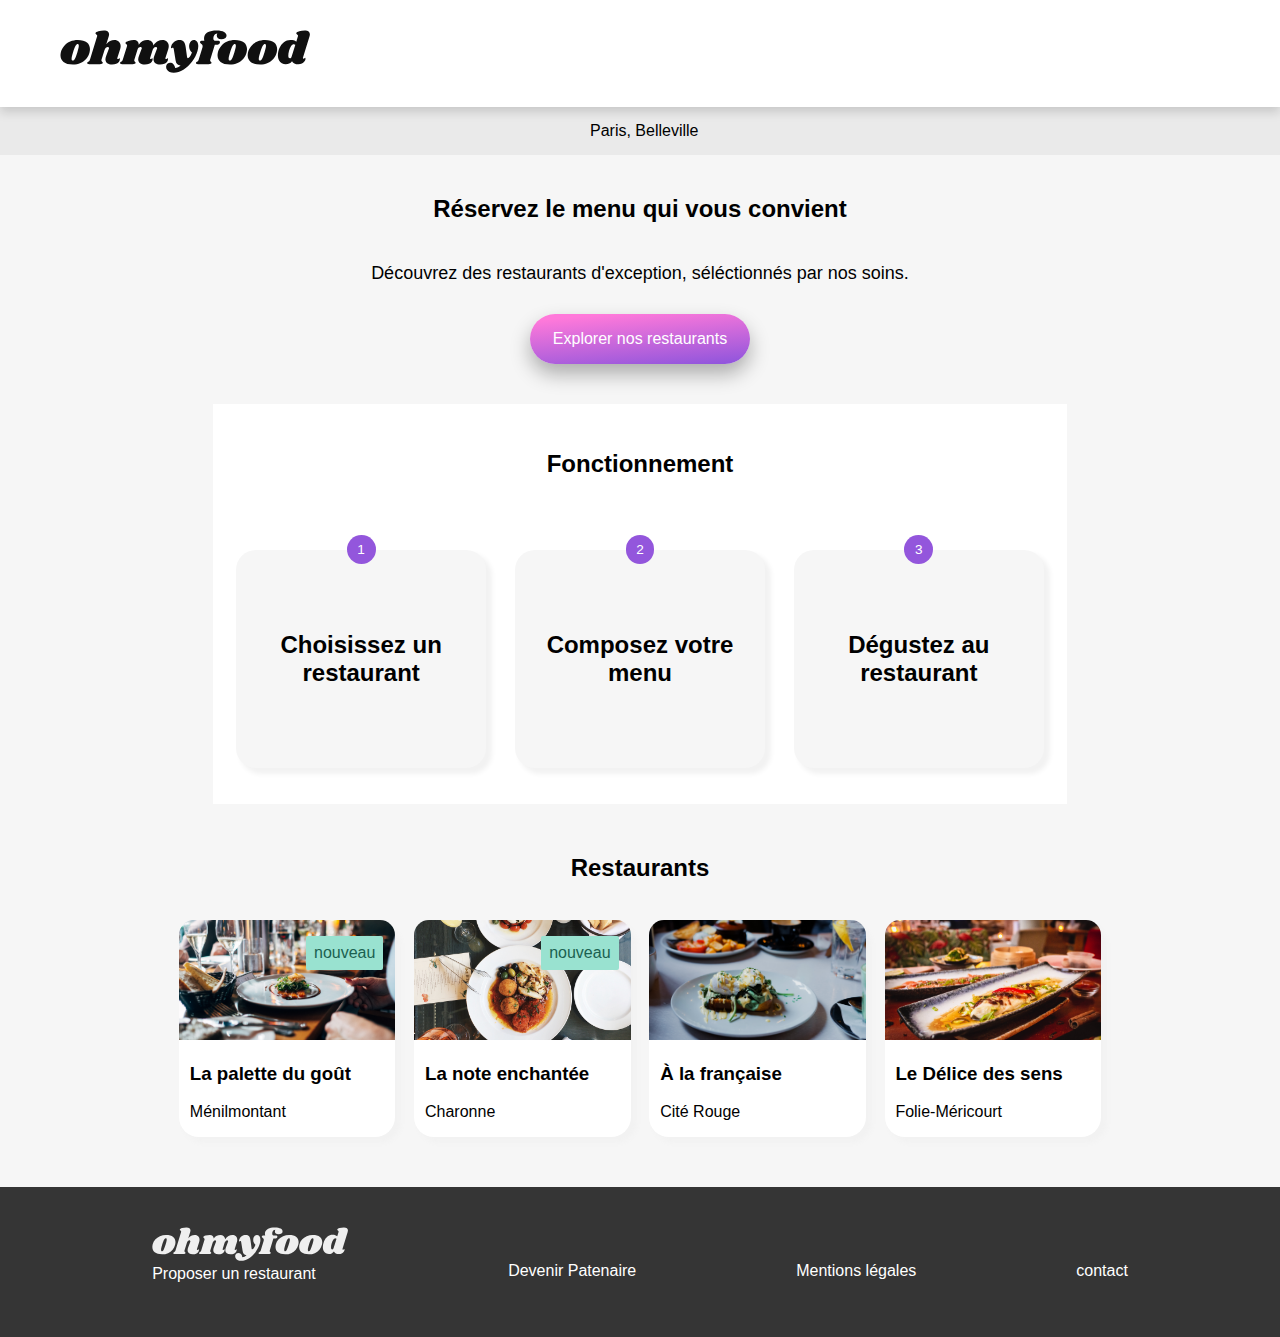
==== index.html @ e02fa222 "création du premier menu" ====
<!DOCTYPE html>
<html lang="fr">
<head> 
    <meta charset="utf-8"/>
    <meta name="viewport" content="width=device-width,
    initial-scale=1.0" />
    <title>Oh my food</title>
       <!--Stylesheets-->
       <link rel="stylesheet" href="https://pro.fontawesome.com/releases/v5.10.0/css/all.css" 
       integrity="sha384-AYmEC3Yw5cVb3ZcuHtOA93w35dYTsvhLPVnYs9eStHfGJvOvKxVfELGroGkvsg+p" 
       crossorigin="anonymous"/>
       <link type="text/css" rel="stylesheet" href="styles.css">
       <!--Google Fonts-->
       <link rel="preconnect" href="https://fonts.googleapis.com">
       <link rel="preconnect" href="https://fonts.gstatic.com" crossorigin>
       <link href="https : //fonts.googleapis.com/css2? 
       family= Roboto:ital,wght@0,100;0,300;0,400;0,500;0,700;0,900;1,100;1,300;1,400;1,500;1,700;1,900 & family= 
       Shrikhand & display=swap"
        rel="feuille de style">
    </head>
    <body>
        <header>
           <div><img class="logo" src="images/logo/ohmyfood@2x.svg"alt="logo"></div> 
        </header>
      <nav class="localisation">
        <div class="localisation__texte texteGras"><i class="fas fa-map-marker-alt"></i>
          Paris, Belleville</div>
      </nav>
      <main>
        <div class="reservation">
          <h1>Réservez le menu qui vous convient</h1>
          <div class="reservation__soustitre policeRoboto">Découvrez des restaurants d'exception, séléctionnés par nos soins.</div>
          <button class="bouton">Explorer nos restaurants</button>
        </div>
        <div class="Fonctionnement Fonctionnement__titre backblanc">
          <div><h2>Fonctionnement</h2></div>
          <div class="bloc flexBetween">
            <div class="cubeFonctionnement flexColumnCentre">
              <div class="cercle-nombre"> 
                <div class="cercle"></div>
                <div class="nombre">1</div>
              </div>
              <div class="logo1">
              <i class="fas fa-mobile-alt fa-lg"></i>
              </div>
              <h2>Choisissez un restaurant</h2>
            </div>
            <div class="cubeFonctionnement flexColumnCentre">
              <div class="cercle-nombre"> 
                <div class="cercle"></div>
                <div class="nombre">2</div>
              </div>
              <div class="logo1">
              <i class="fas fa-list-ul fa-lg"></i>
              </div>
              <h2>Composez votre menu</h2>
            </div>
            <div class="cubeFonctionnement flexColumnCentre">
              <div class="cercle-nombre"> 
                <div class="cercle"></div>
                <div class="nombre">3</div>
              </div>
              <div class="logo2">
              <i class="fas fa-store fa-lg"></i>
              </div>
              <h2>Dégustez au restaurant</h2>
            </div>
          </div>
        </div>
        <section class="Restaurants">
          <h2>Restaurants</h2>
          <div class="blocRestaurants flexBetween">
            <div class="cubeRestaurants">
              <a class="decorationNone colorBlack" href="menus/La_palette_du_gout.html">
              <img class="imgRestaurants" 
              src="./images/restaurants/jay-wennington-N_Y88TWmGwA-unsplash.jpg" 
              alt="La palette du goût">
              <div class="nouveau">nouveau</div>
              <div class="titreRestaurants">
                <h3>La palette du goût</h3>
                <p>Ménilmontant</p></a>
                <div class="favoris">
                  <i class=" coeur1 far fa-heart"></i>
                  <i class=" coeur2 fas fa-heart"></i>
                </div>
              </div>
            </div>
            <div class="cubeRestaurants">
              <img class="imgRestaurants" 
              src="./images/restaurants/stil-u2Lp8tXIcjw-unsplash.jpg" 
              alt="La note enchantée">
              <div class="nouveau">nouveau</div>
              <div class="titreRestaurants">
                <h3>La note enchantée</h3>
                <p>Charonne</p>
                <div class="favoris">
                  <i class=" coeur1 far fa-heart"></i>
                  <i class=" coeur2 fas fa-heart"></i>
                </div>
              </div>
            </div>
              <div class="cubeRestaurants">
              <img class="imgRestaurants" 
              src="./images/restaurants/toa-heftiba-DQKerTsQwi0-unsplash.jpg" 
              alt="à la française">
              <div class="titreRestaurants">
                <h3>À la française</h3>
                <p>Cité Rouge</p>
                <div class="favoris">
                  <i class=" coeur1 far fa-heart"></i>
                  <i class=" coeur2 fas fa-heart"></i>
                </div>
              </div>
            </div>
            <div class="cubeRestaurants">
            <img class="imgRestaurants" 
            src="images/restaurants/louis-hansel-shotsoflouis-qNBGVyOCY8Q-unsplash.jpg" 
            alt="Le Délice des sens">
            <div class="titreRestaurants">
              <h3>Le Délice des sens</h3>
              <p>Folie-Méricourt</p>
              <div class="favoris">
                <i class=" coeur1 far fa-heart"></i>
                <i class=" coeur2 fas fa-heart"></i>
              </div>
            </div>
            </div>
          </div>
        </section>
      </main>
      <footer>
        <div class="footer">
              <div class="divLienFooter">     
          <div class="logo4"><img src="images/logo/ohmyfood@2x.svg"alt="logo"></div>
                <i class="logo3 fas fa-utensils"></i>
                <a href="#" class="decorationNone lienFooter"
                >Proposer un restaurant</a></div>
              <div class="divLienFooter"> 
                <i class=" logo3 fas fa-hands-helping"></i>
                <a href="#" class="decorationNone lienFooter"
                >Devenir Patenaire</a></div>
              <div class="divLienFooter">
                <a href="#" class="decorationNone lienFooter"
                >Mentions légales</a></div>
              <div class="divLienFooter">
                <a href="#" class="decorationNone lienFooter"
                >contact</a></div>
          </div>
      </footer>
    </body>
---- styles.css ----
/*GENERAL*/
body{
    font-family: "Roboto", sans-serif;
    font-size: 16px;
    margin: auto;
    color: #000000;
    background-color: #F6F6F6;
}
header{
    box-shadow: 0 5px 10px 0 rgb(0 0 0 / 15%);
    padding: 30px;
    position: relative;
    display: flex;
    background-color: #FFFFFF;
}
main{
    width: 98%;
    max-width: 1440px;
    margin: auto;
}
.flexCentre{
    display: flex;
    justify-content: center;
    align-items: center;
}
.flexAround{
    display: flex;
    justify-content: space-around;
    align-items: center;
} 
.flexBetween{
    display: flex; 
    justify-content: space-between;
    align-items: center; 
}
.flexColumnCentre{
    display: flex;
    flex-direction: column;
    justify-content: center;
    align-items: center;
}
.flexColumnAround{
    display: flex;
    flex-direction: column;
    justify-content: space-around;
}
.flexColumnBetween{
    display: flex;
    flex-direction: column;
    justify-content: space-between;
}
.decorationNone{
    text-decoration: none;
}
.bordureNone{
    border: none;
}
.colorViolet{
    color:#9356dc;  
}
.colorRose{
    color:#ff79da;
}
.colorVioletClair{
    color:  #f2eafb;
}
.colorTurquoise{
    background: color #99e2d0; 
}
.backgris{
    background-color:#eaeaea;  
}
.backblanc{
    background-color: white;
}
.texteGras{
    font-weight: bold;  
} 
.policeRoboto{
    font-family : 'Roboto', sans-serif
}
.policeShrikhand{
    font-family : 'Shrikhand', cursif;
}
/*HEADER*/
.logo{
    margin-left: 30px;
    width: 250px;
}
/*NAV*/
.localisation{
 background-color: #eaeaea ;
 padding: 15px; 
}
.localisation__texte {
    margin-left: 46%;
    font-family : 'Roboto', sans-serif;
    font-weight: 400;
}
/*MAIN*/
.policeRoboto100{
    font-weight: 100;
}
h1{
    font-size: 1.5rem;
    font-weight: 600;
    margin: 0 0 40px 0;
    text-align: center;
    font-family : 'Roboto', sans-serif
}
.reservation{
    display: flex;
    align-items: center;
    flex-direction: column;
    padding: 40px;
    background-color: #F6F6F6;
}
.reservation__soustitre{
    font-size: 1.125rem;
    font-weight: 300;
    margin-bottom: 30px;
    text-align: center;
}
button{
    font-family: "Roboto", sans-serif;
    font-size: 1rem;
    font-weight: 400;
    border: none;
}
.bouton{
    display: flex;
    align-items: center;
    justify-content: center;
    width: 220px;
    height: 50px;
    text-align: center;
    color: #000000;
    color: #FFFFFF;
    border-radius: 30px;
    background: linear-gradient(
175deg, #FF79DA 10%, #9356DC 95%);
    transition: box-shadow 150ms linear, transform 150ms linear;
    box-shadow: 0 10px 20px 0 rgb(0 0 0 / 30%);
}
.bouton:hover{
    cursor: pointer;
    transform: scale(1.1);
}
.Fonctionnement{
    height: 400px;
    margin-right: 200px;
    margin-left: 200px;
    display: flex;
    flex-direction: column;
    justify-content: space-around;
}
.Fonctionnement__titre{
    align-items: center;
}
.bloc{
    margin-bottom: 10px;
}
.cubeFonctionnement{
    width: 25%;
    height: 170px;
    background-color: #F6F6F6;
    padding: 3%;
    border-radius: 20px;
    box-shadow: 5px 5px 5px 1px #f2f2f2;
}
.cubeFonctionnement:hover{  
    background-color:#f2eafb ;
}
.logo1{
    color: #7e7e7e;
}
.logo2{
    color: #9356dc;
}
h2{
    text-align: center;
}
.cercle-nombre{
    position: absolute;
    top: 535px;
    display: flex;
    align-items: center;
    flex-direction: column;
    width: 30%;
}
.cercle{
    position: absolute;
    z-index: 4;
    width: 28.8px;
    height: 28.8px;
    border-radius: 50%;
    background-color: #9356DC;
}
.nombre{
    font-size: 0.85rem;
    font-weight: 400;
    position: absolute;
    z-index: 5;
    display: flex;
    align-items: center;
    justify-content: center;
    width: 28.8px;
    height: 28.8px;
    color: #FFFFFF;
}
/*SECTION*/
.Restaurants{
    margin-top: 50px;
    margin-bottom: 50px;
}
.blocRestaurants{
    width: 75%;
    height: 75%;
    margin-top: 3%;
    margin-left: auto;
    margin-right: auto;
}
.cubeRestaurants{
    width: 23%;
    height: auto;
    background-color: white;
    border-radius: 20px;
    box-shadow: 5px 5px 5px 1px #f2f2f2;
    margin: auto;
    position: relative;
}
.imgRestaurants{
    background-position: center;
    object-fit: cover;
    width: 100%;
    height: 120px;
    border-radius: 15px 15px 0 0;
}
.titreRestaurants{
    align-items: center;
    padding-left: 5%;
    width: 95%;
}
.nouveau{
    background-color: #99e2d0;
    color: #1b6150;
    padding: .5rem;
    border-radius: .125rem;
    top: 1rem;
    right: .75rem;
    position: absolute;
}
.favoris{
    font-size: 1.5rem;
    position: absolute;
    top: 0;
    right: 0;
    display: flex;
    align-items: center;
    justify-content: center;
    width: 20%;
    height: 180%;
}
.coeur1{
    font-size: 24px;
    position: absolute;
    z-index: 1;
    color: #000000;
}
.coeur2{
    font-size: 24px;
    position: absolute;
    z-index: 2; 
    -webkit-text-fill-color: transparent;  
}
.coeur2:hover{
    transform: scale(1);
    background: -webkit-linear-gradient(175deg, #FF79DA 10%, #9356DC 95%);
    -webkit-background-clip: text;
}
/*FOOTER*/
.footer{
    height: 150px;
    margin-top: 50px;
    background-color: #353535;
    display: flex;
    justify-content: center;
    align-items: center;
}
.lienFooter{
    color: white; 
}
.lienFooter:hover{
    color: #ff79da;

}
.divLienFooter{
    height: 1px;
    margin-left: 80px;
    margin-right: 80px;
}

.logo3{
    color: white;
}
.logo4{
    filter: invert(100%);
    margin-top: -35px;

}
.colorBlack{
    color: black
}
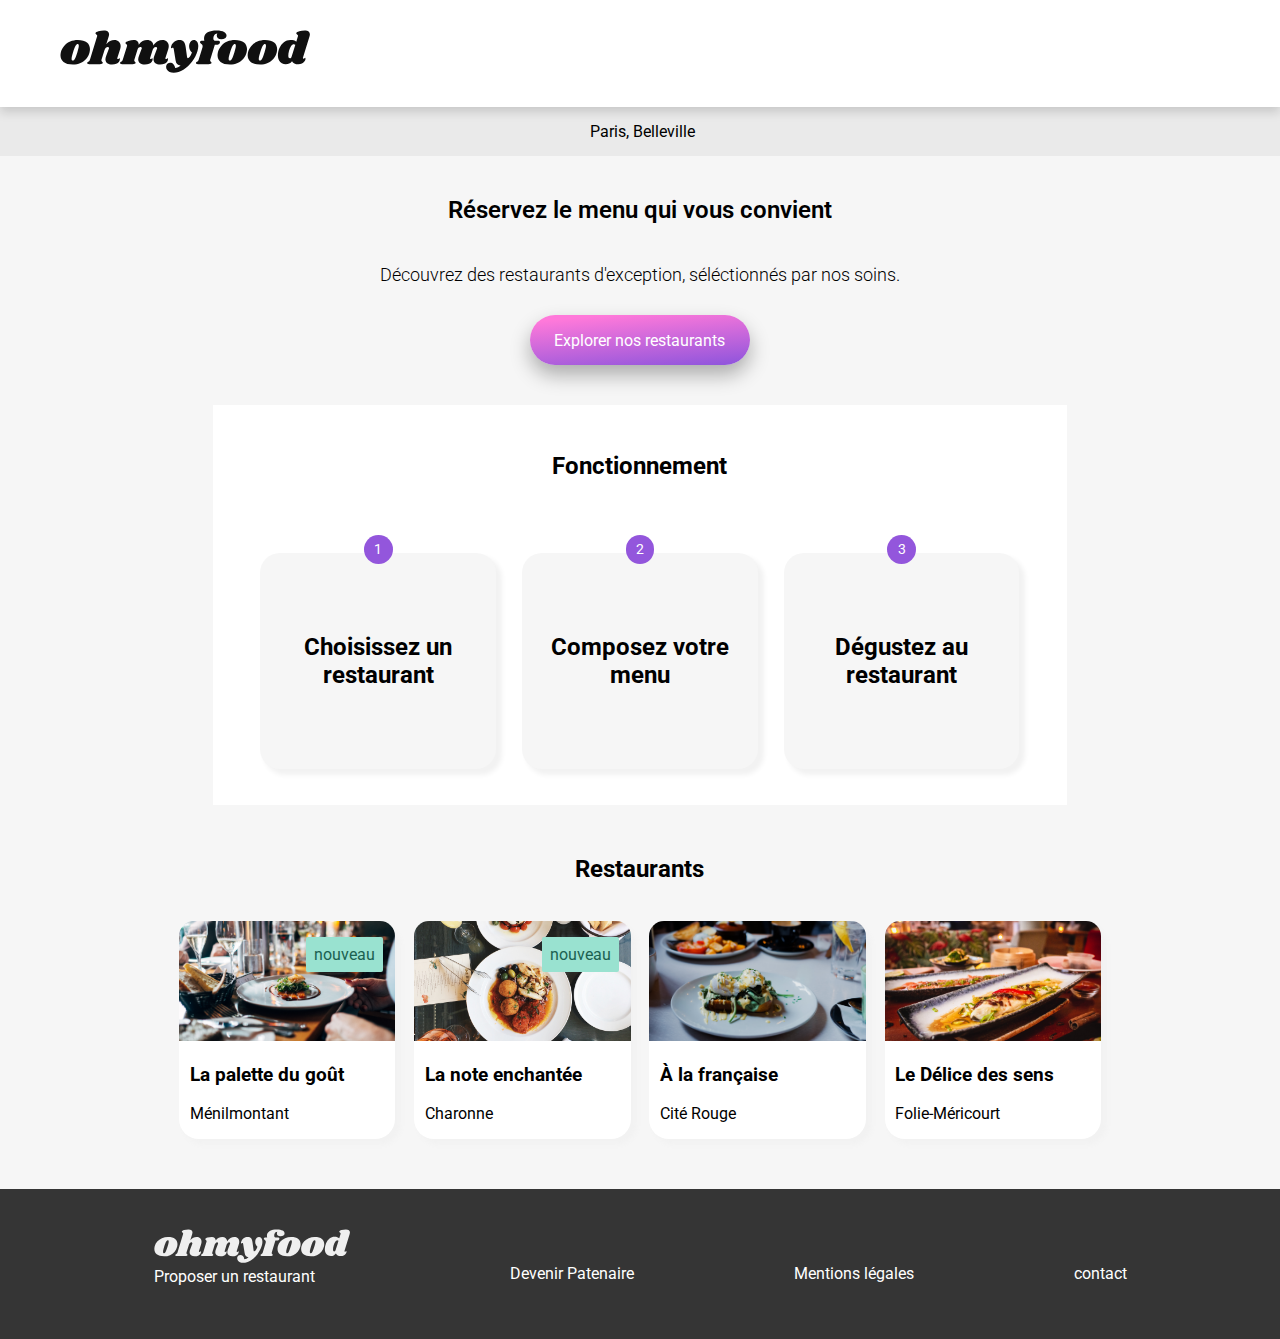
==== commit ddade105: "ajout des prix" ====
--- a/index.html
+++ b/index.html
@@ -13,10 +13,8 @@
        <!--Google Fonts-->
        <link rel="preconnect" href="https://fonts.googleapis.com">
        <link rel="preconnect" href="https://fonts.gstatic.com" crossorigin>
-       <link href="https : //fonts.googleapis.com/css2? 
-       family= Roboto:ital,wght@0,100;0,300;0,400;0,500;0,700;0,900;1,100;1,300;1,400;1,500;1,700;1,900 & family= 
-       Shrikhand & display=swap"
-        rel="feuille de style">
+       <link href="https://fonts.googleapis.com/css2?family=Roboto:ital,wght@0,100;0,300;0,400;0,500;0,700;0,900;1,100;1,300;1,400;1,500;1,700;1,900&family=Shrikhand&display=swap" 
+       rel="stylesheet">
     </head>
     <body>
         <header>
@@ -86,13 +84,14 @@
               </div>
             </div>
             <div class="cubeRestaurants">
+              <a class="decorationNone colorBlack" href="menus/La_note_enchantée.html">
               <img class="imgRestaurants" 
               src="./images/restaurants/stil-u2Lp8tXIcjw-unsplash.jpg" 
               alt="La note enchantée">
               <div class="nouveau">nouveau</div>
               <div class="titreRestaurants">
                 <h3>La note enchantée</h3>
-                <p>Charonne</p>
+                <p>Charonne</p></a>
                 <div class="favoris">
                   <i class=" coeur1 far fa-heart"></i>
                   <i class=" coeur2 fas fa-heart"></i>
@@ -100,12 +99,13 @@
               </div>
             </div>
               <div class="cubeRestaurants">
+                <a class="decorationNone colorBlack" href="menus/A_la_francaise.html">
               <img class="imgRestaurants" 
               src="./images/restaurants/toa-heftiba-DQKerTsQwi0-unsplash.jpg" 
               alt="à la française">
               <div class="titreRestaurants">
                 <h3>À la française</h3>
-                <p>Cité Rouge</p>
+                <p>Cité Rouge</p></a>
                 <div class="favoris">
                   <i class=" coeur1 far fa-heart"></i>
                   <i class=" coeur2 fas fa-heart"></i>
@@ -113,12 +113,13 @@
               </div>
             </div>
             <div class="cubeRestaurants">
+              <a class="decorationNone colorBlack" href="menus/Le_Delice_des_sens.html">
             <img class="imgRestaurants" 
             src="images/restaurants/louis-hansel-shotsoflouis-qNBGVyOCY8Q-unsplash.jpg" 
             alt="Le Délice des sens">
             <div class="titreRestaurants">
               <h3>Le Délice des sens</h3>
-              <p>Folie-Méricourt</p>
+              <p>Folie-Méricourt</p></a>
               <div class="favoris">
                 <i class=" coeur1 far fa-heart"></i>
                 <i class=" coeur2 fas fa-heart"></i>
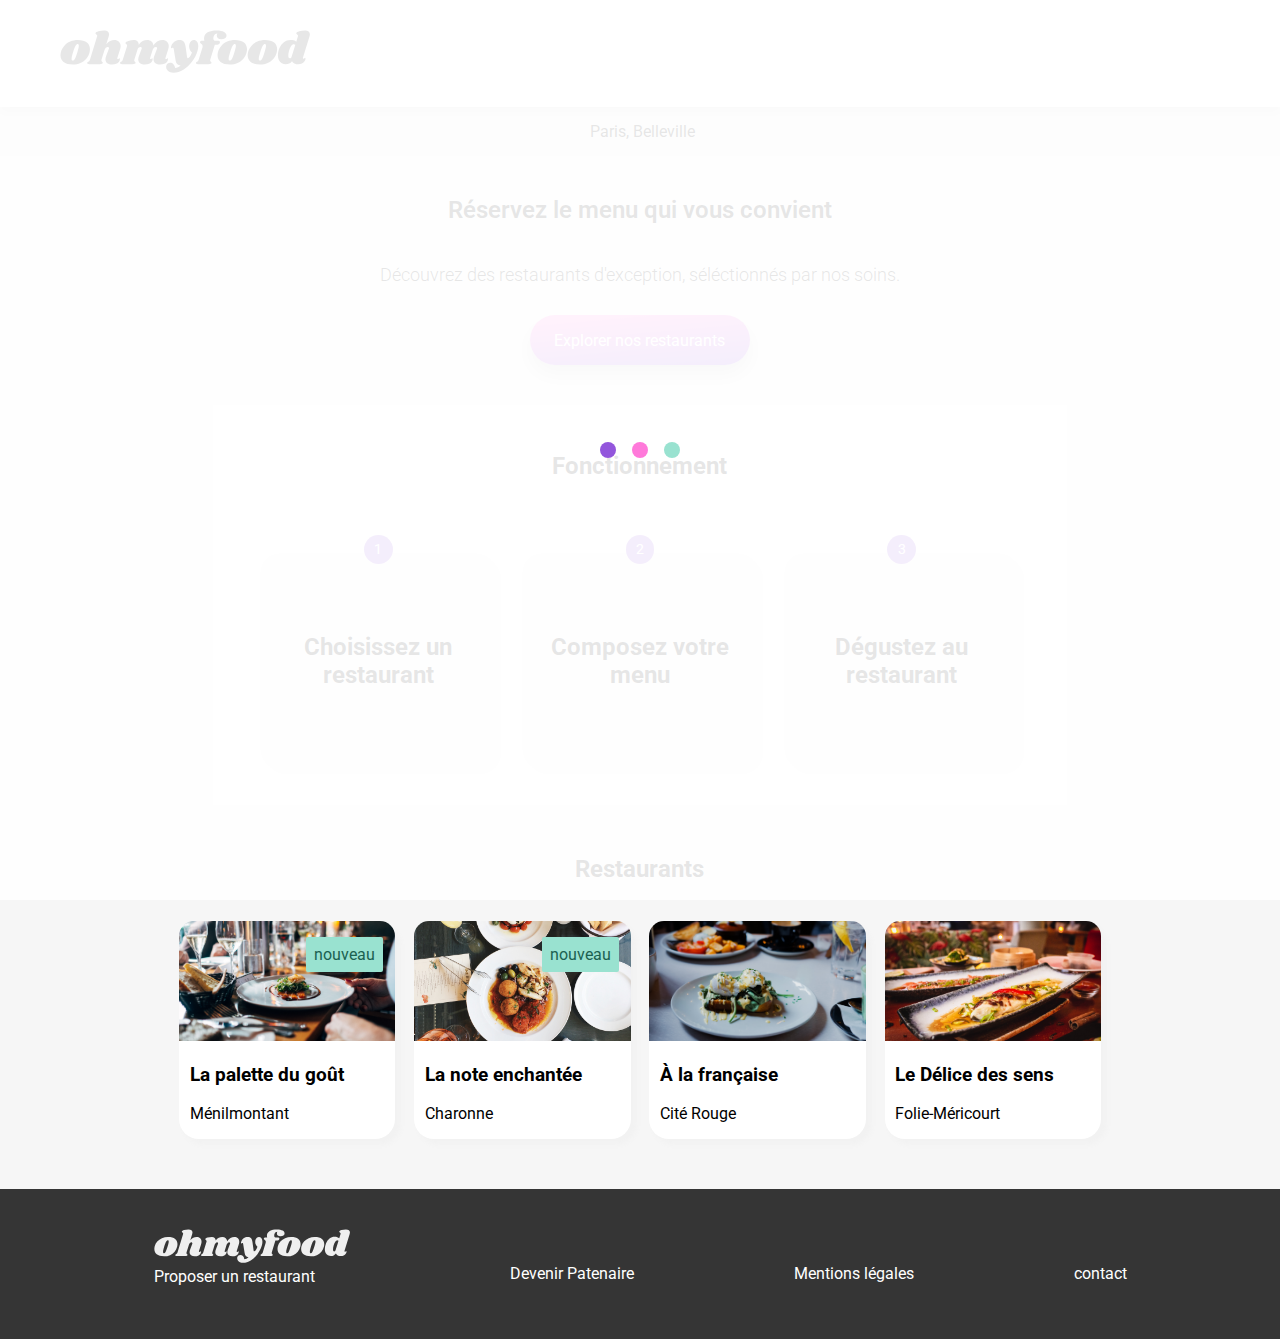
==== commit 7cea5ee6: "ajout loader" ====
--- a/index.html
+++ b/index.html
@@ -17,6 +17,14 @@
        rel="stylesheet">
     </head>
     <body>
+      <!--Loading page-->
+      <div class="loading">
+        <div class="blocLoading">
+          <div class="loadingitems item1"></div>
+          <div class="loadingitems item2"></div>
+          <div class="loadingitems item3"></div>
+        </div>
+      </div>
         <header>
            <div><img class="logo" src="images/logo/ohmyfood@2x.svg"alt="logo"></div> 
         </header>
@@ -58,7 +66,7 @@
                 <div class="cercle"></div>
                 <div class="nombre">3</div>
               </div>
-              <div class="logo2">
+              <div class="logo1">
               <i class="fas fa-store fa-lg"></i>
               </div>
               <h2>Dégustez au restaurant</h2>
--- a/styles.css
+++ b/styles.css
@@ -81,6 +81,45 @@
 }
 .policeShrikhand{
     font-family : 'Shrikhand', cursif;
+}
+/*BODY*/
+.loading{
+    position: fixed;
+    height: 100%;
+    width: 100%;
+    left: 0;
+    top: 0;
+    background-color: hsla(0,0%,100%,.9);
+    animation: loader .01s;
+    animation-delay: 1.75s;
+    animation-fill-mode: both;
+    z-index: 10000;
+    display: flex;
+    align-items: center;
+    justify-content: center;
+}
+.blocLoading{
+    display: flex;
+    width: 5rem;
+    justify-content: space-between;
+}
+.item1{
+    background-color: #9356dc;
+    animation: jump 1s;
+}
+.item2{
+    background-color: #ff79da;
+    animation: jump 1.25s;
+}
+.item3{
+    background-color: #99e2d0;
+    animation: jump 1.5s;
+}
+.loadingitems{
+    height: 1rem;
+    width: 1rem;
+    border-radius: 1rem;
+    animation-iteration-count: 1;
 }
 /*HEADER*/
 .logo{
@@ -140,11 +179,12 @@
     background: linear-gradient(
 175deg, #FF79DA 10%, #9356DC 95%);
     transition: box-shadow 150ms linear, transform 150ms linear;
-    box-shadow: 0 10px 20px 0 rgb(0 0 0 / 30%);
+    box-shadow: 0 10px 20px 0 rgb(0 0 0 / 25%);
 }
 .bouton:hover{
-    cursor: pointer;
-    transform: scale(1.1);
+    box-shadow: 0 10px 20px 0 rgb(0 0 0 / 40%);
+    background: linear-gradient(
+        175deg, #f392d8 10%, #ac74f1 95%);
 }
 .Fonctionnement{
     height: 400px;
@@ -168,13 +208,13 @@
     border-radius: 20px;
     box-shadow: 5px 5px 5px 1px #f2f2f2;
 }
-.cubeFonctionnement:hover{  
-    background-color:#f2eafb ;
+.cubeFonctionnement:hover{
+    background-color: #f2eafb;
 }
 .logo1{
     color: #7e7e7e;
 }
-.logo2{
+.cubeFonctionnement:hover .logo1{
     color: #9356dc;
 }
 h2{
@@ -275,6 +315,7 @@
 }
 .coeur2:hover{
     transform: scale(1);
+    animation: coeur 0.3s .3s ease-out both,transform .3s;
     background: -webkit-linear-gradient(175deg, #FF79DA 10%, #9356DC 95%);
     -webkit-background-clip: text;
 }
@@ -311,3 +352,32 @@
 .colorBlack{
     color: black
 }
+@keyframes coeur{
+    0%{
+        opacity: 0%;
+    }
+    100%{
+        opacity: 1;
+    }
+}
+@keyframes loader{
+    100%{
+        opacity: 0;
+        z-index: -10;
+    }
+}
+@keyframes jump{
+    0%{
+        transform: translateY(0);
+    }
+    25%{
+        transform: translateY(.5rem); 
+    }
+    75%{
+        transform: translateY(-.5rem);
+    }
+    100%{
+        transform: translateY(0);
+    }
+
+}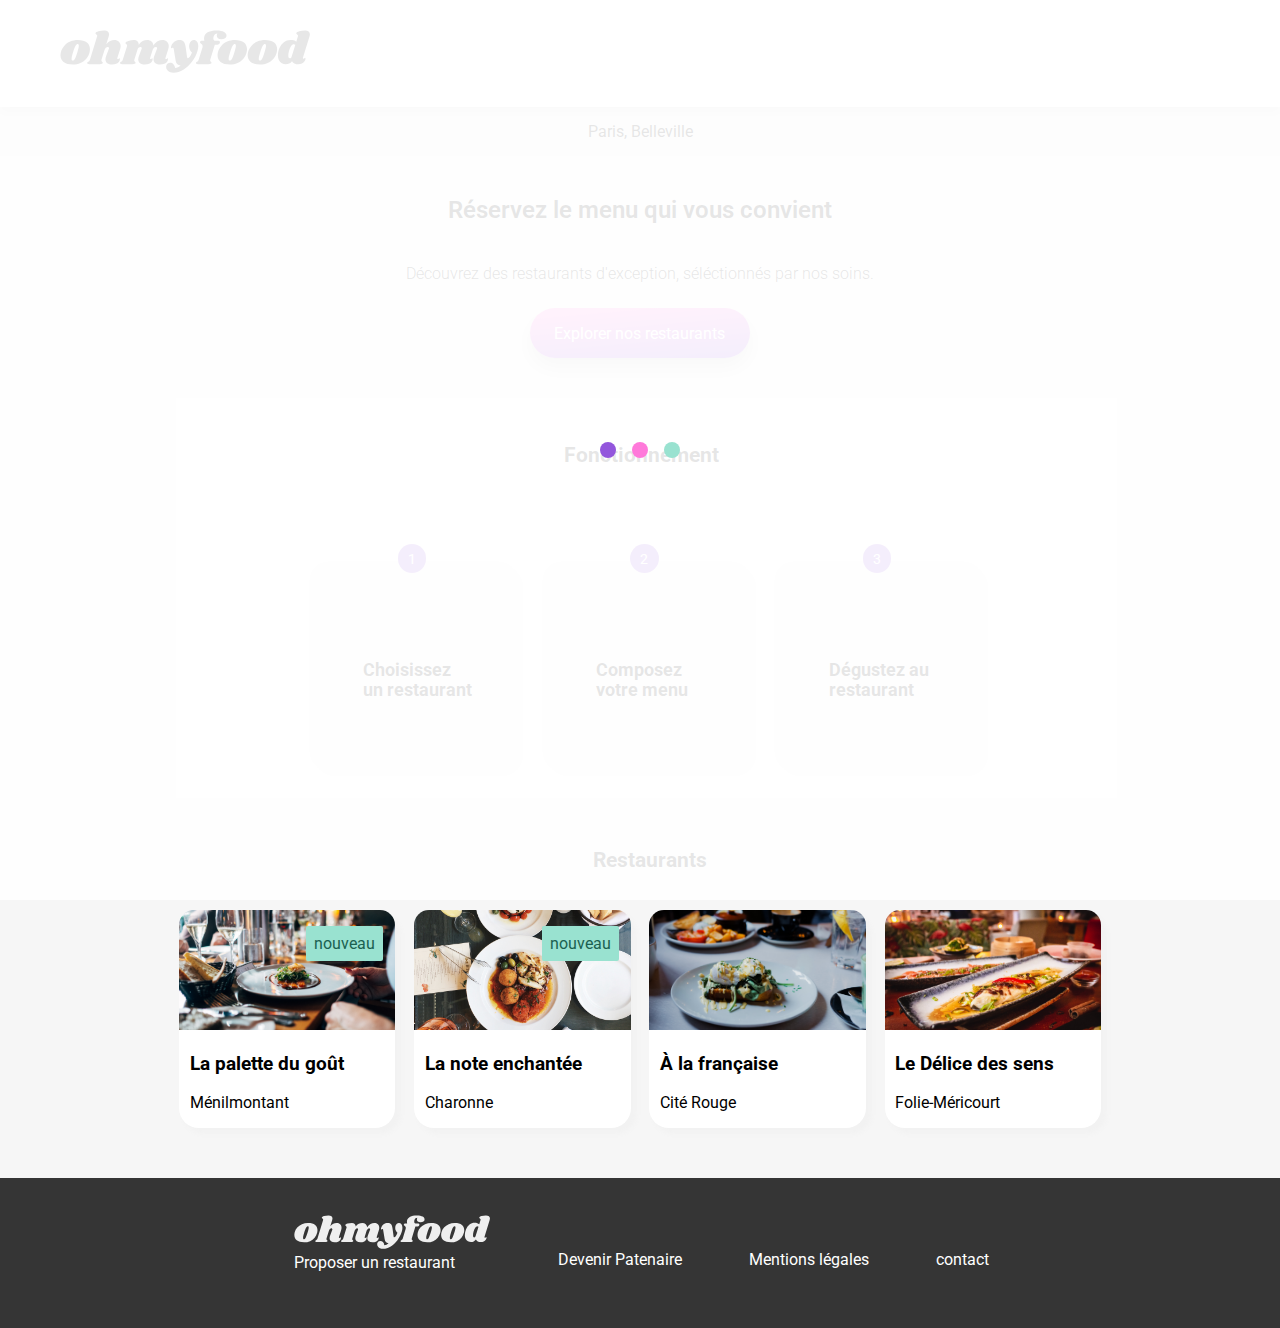
==== commit 24420553: "modification version desktop" ====
--- a/index.html
+++ b/index.html
@@ -38,8 +38,8 @@
           <div class="reservation__soustitre policeRoboto">Découvrez des restaurants d'exception, séléctionnés par nos soins.</div>
           <button class="bouton">Explorer nos restaurants</button>
         </div>
-        <div class="Fonctionnement Fonctionnement__titre backblanc">
-          <div><h2>Fonctionnement</h2></div>
+        <div class="Fonctionnement backblanc">
+          <div><h4 class=Fonctionnement__titre>Fonctionnement</h4></div>
           <div class="bloc flexBetween">
             <div class="cubeFonctionnement flexColumnCentre">
               <div class="cercle-nombre"> 
@@ -49,7 +49,7 @@
               <div class="logo1">
               <i class="fas fa-mobile-alt fa-lg"></i>
               </div>
-              <h2>Choisissez un restaurant</h2>
+              <h4>Choisissez un restaurant</h4>
             </div>
             <div class="cubeFonctionnement flexColumnCentre">
               <div class="cercle-nombre"> 
@@ -59,7 +59,7 @@
               <div class="logo1">
               <i class="fas fa-list-ul fa-lg"></i>
               </div>
-              <h2>Composez votre menu</h2>
+              <h4>Composez votre menu</h4>
             </div>
             <div class="cubeFonctionnement flexColumnCentre">
               <div class="cercle-nombre"> 
@@ -69,7 +69,7 @@
               <div class="logo1">
               <i class="fas fa-store fa-lg"></i>
               </div>
-              <h2>Dégustez au restaurant</h2>
+              <h4>Dégustez au restaurant</h4>
             </div>
           </div>
         </div>
--- a/styles.css
+++ b/styles.css
@@ -2,9 +2,13 @@
 body{
     font-family: "Roboto", sans-serif;
     font-size: 16px;
-    margin: auto;
     color: #000000;
     background-color: #F6F6F6;
+    width: 100%;
+    height: 100%;
+    margin: 0px;
+    padding: 0px;
+    overflow-x: hidden; 
 }
 header{
     box-shadow: 0 5px 10px 0 rgb(0 0 0 / 15%);
@@ -72,6 +76,7 @@
 }
 .backblanc{
     background-color: white;
+    width: 100%;
 }
 .texteGras{
     font-weight: bold;  
@@ -130,9 +135,10 @@
 .localisation{
  background-color: #eaeaea ;
  padding: 15px; 
+ display: flex;
+ justify-content: center;
 }
 .localisation__texte {
-    margin-left: 46%;
     font-family : 'Roboto', sans-serif;
     font-weight: 400;
 }
@@ -155,10 +161,11 @@
     background-color: #F6F6F6;
 }
 .reservation__soustitre{
-    font-size: 1.125rem;
+    font-size: 1rem;
     font-weight: 300;
-    margin-bottom: 30px;
+    margin-bottom: 25px;
     text-align: center;
+    width: 100%;
 }
 button{
     font-family: "Roboto", sans-serif;
@@ -188,45 +195,57 @@
 }
 .Fonctionnement{
     height: 400px;
-    margin-right: 200px;
-    margin-left: 200px;
     display: flex;
     flex-direction: column;
     justify-content: space-around;
+    align-items: center;
 }
 .Fonctionnement__titre{
-    align-items: center;
+    text-align: left;
+    margin-left: -55%;
+    font-size: 1.3rem;
 }
 .bloc{
-    margin-bottom: 10px;
+    margin-bottom: 50px;
+    flex-direction: column;
 }
 .cubeFonctionnement{
-    width: 25%;
-    height: 170px;
+    width: 150%;
+    height: 52px;
     background-color: #F6F6F6;
     padding: 3%;
     border-radius: 20px;
     box-shadow: 5px 5px 5px 1px #f2f2f2;
+    margin-top:20px ; 
+    position: relative;
+    align-items: center;
 }
 .cubeFonctionnement:hover{
     background-color: #f2eafb;
 }
 .logo1{
     color: #7e7e7e;
+    width: 90%;
+    height: 0%;
+    position: relative;
+    left: 20px;
+    bottom: -19px;
 }
 .cubeFonctionnement:hover .logo1{
     color: #9356dc;
 }
 h2{
-    text-align: center;
+    text-align: left;
+    margin-left: 20px;
+    font-size: 1.3rem;
 }
 .cercle-nombre{
     position: absolute;
-    top: 535px;
-    display: flex;
-    align-items: center;
-    flex-direction: column;
-    width: 30%;
+    display: flex;
+    flex-direction: column;
+    width: 113%;
+    bottom: 45px;
+    left: -12px;
 }
 .cercle{
     position: absolute;
@@ -247,6 +266,10 @@
     width: 28.8px;
     height: 28.8px;
     color: #FFFFFF;
+}
+h4{
+    font-size: 1rem;
+    margin-left: 20px;
 }
 /*SECTION*/
 .Restaurants{
@@ -259,15 +282,16 @@
     margin-top: 3%;
     margin-left: auto;
     margin-right: auto;
+    flex-direction: column;
 }
 .cubeRestaurants{
-    width: 23%;
+    width: 120%;
     height: auto;
     background-color: white;
     border-radius: 20px;
     box-shadow: 5px 5px 5px 1px #f2f2f2;
-    margin: auto;
     position: relative;
+    margin-top: 20px;
 }
 .imgRestaurants{
     background-position: center;
@@ -321,12 +345,14 @@
 }
 /*FOOTER*/
 .footer{
-    height: 150px;
+    height: 220px;
     margin-top: 50px;
     background-color: #353535;
     display: flex;
     justify-content: center;
-    align-items: center;
+    margin-left: -64px;
+    flex-direction: column;
+    align-items: flex-start;
 }
 .lienFooter{
     color: white; 
@@ -336,9 +362,9 @@
 
 }
 .divLienFooter{
-    height: 1px;
     margin-left: 80px;
     margin-right: 80px;
+    margin-bottom: 6px;
 }
 
 .logo3{
@@ -380,4 +406,60 @@
         transform: translateY(0);
     }
 
+}
+@media screen and (min-width:1050px){
+    .Fonctionnement__titre{
+        margin-left: -3%;
+        font-size: 1.3rem;
+    }
+    .backblanc{
+        margin-left: 13%;
+        width: 75%;
+    }
+    .bloc{
+        flex-direction: row;
+        margin-bottom: 10px;
+    }
+    .cubeFonctionnement{
+        width: 25%;
+        height: 170px;
+      
+    }
+    .logo1{
+       height: 5px;
+       left: 59px;
+       bottom: 0;
+    }
+    h4{
+        margin-left: 34px;
+        font-size: 1.1rem;
+        margin-right: 14%;
+        margin-bottom: 25%;
+    }
+    .cercle-nombre{
+        position: inherit;
+        width: 5%;
+        height: 25%;
+    }
+    h2{
+        text-align: center;
+    }
+    .blocRestaurants{
+        flex-direction: row;
+    }
+    .cubeRestaurants{
+        width: 23%;
+        margin: auto;
+    }
+    .footer{
+        height: 150px;
+        align-items: center;
+        flex-direction: inherit;
+    }
+    .divLienFooter{
+        height: 1%;
+        margin-left: 5% ;
+        margin-right: 0;
+
+    }
 }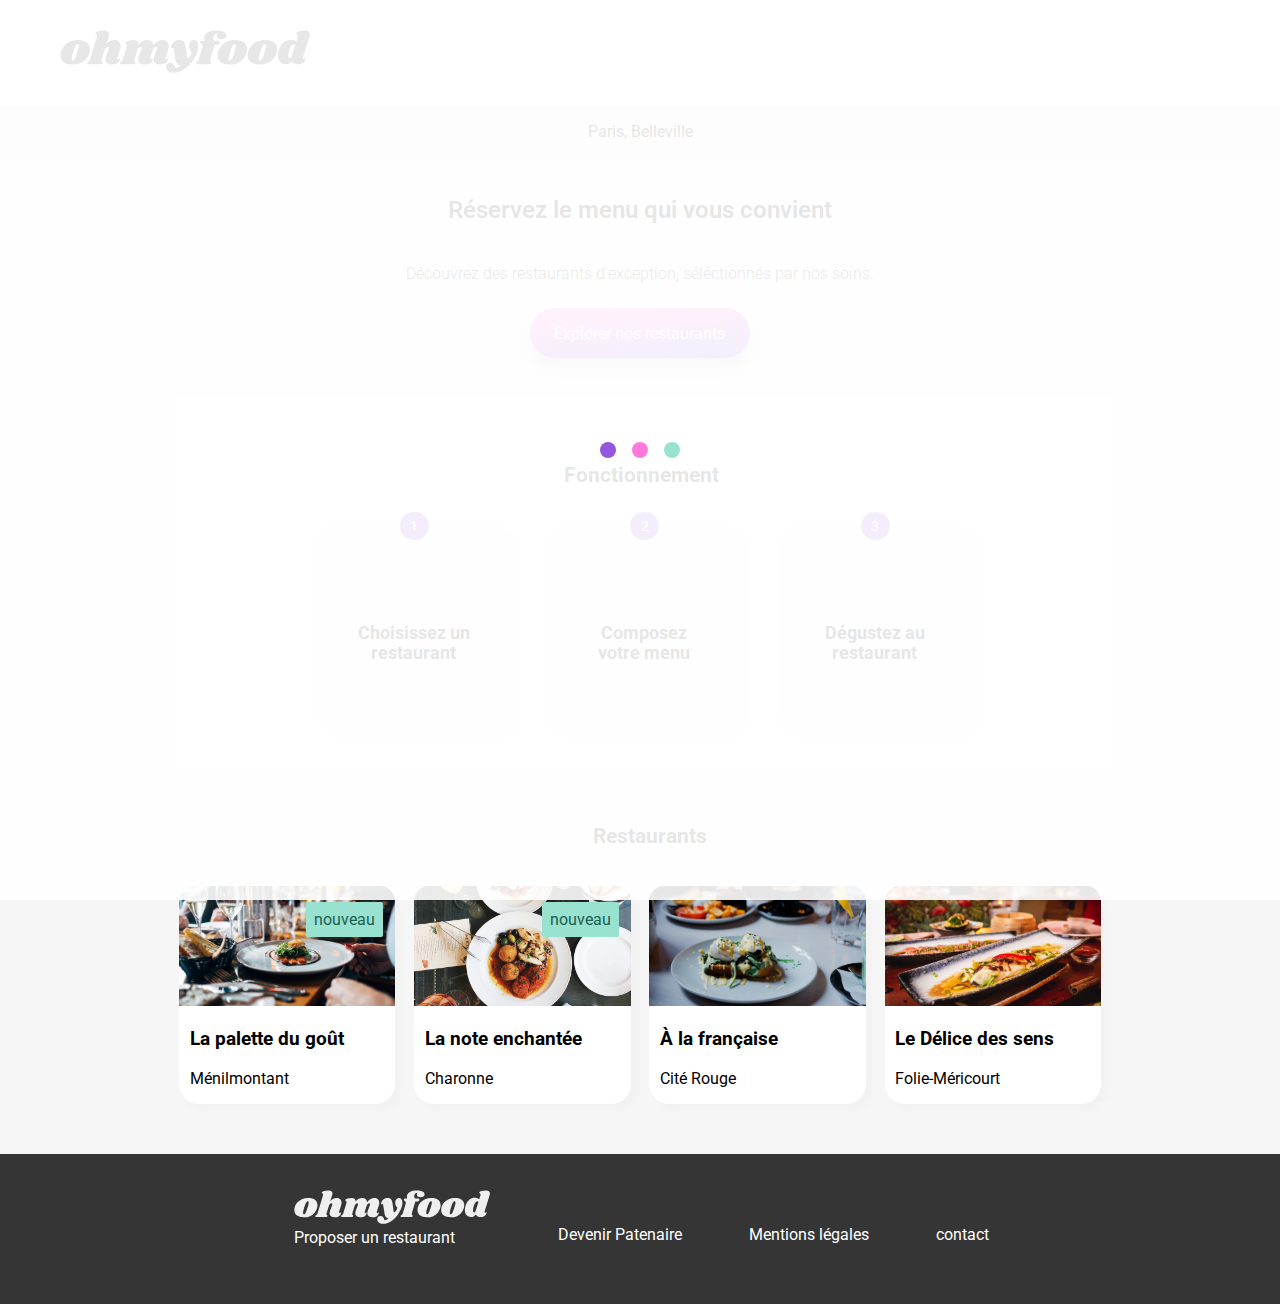
==== commit 98baf646: "modification du bloc Fonctionnement" ====
--- a/index.html
+++ b/index.html
@@ -39,7 +39,7 @@
           <button class="bouton">Explorer nos restaurants</button>
         </div>
         <div class="Fonctionnement backblanc">
-          <div><h4 class=Fonctionnement__titre>Fonctionnement</h4></div>
+          <div><h2 class=Fonctionnement__titre>Fonctionnement</h2></div>
           <div class="bloc flexBetween">
             <div class="cubeFonctionnement flexColumnCentre">
               <div class="cercle-nombre"> 
--- a/styles.css
+++ b/styles.css
@@ -69,7 +69,7 @@
     color:  #f2eafb;
 }
 .colorTurquoise{
-    background: color #99e2d0; 
+    background: #99e2d0; 
 }
 .backgris{
     background-color:#eaeaea;  
@@ -194,20 +194,21 @@
         175deg, #f392d8 10%, #ac74f1 95%);
 }
 .Fonctionnement{
-    height: 400px;
     display: flex;
     flex-direction: column;
     justify-content: space-around;
-    align-items: center;
+    align-items: flex-start;
 }
 .Fonctionnement__titre{
     text-align: left;
-    margin-left: -55%;
+    margin-top: 65px;
     font-size: 1.3rem;
 }
 .bloc{
     margin-bottom: 50px;
     flex-direction: column;
+    margin-left: 25%;
+    width: 50%;
 }
 .cubeFonctionnement{
     width: 150%;
@@ -408,6 +409,9 @@
 
 }
 @media screen and (min-width:1050px){
+    .Fonctionnement{
+        align-items: center;
+    }
     .Fonctionnement__titre{
         margin-left: -3%;
         font-size: 1.3rem;
@@ -418,23 +422,24 @@
     }
     .bloc{
         flex-direction: row;
-        margin-bottom: 10px;
+        margin-bottom: 40px;
+        margin-left: 0;
+        width: 70%;
     }
     .cubeFonctionnement{
-        width: 25%;
+        width: 24%;
         height: 170px;
       
     }
     .logo1{
-       height: 5px;
-       left: 59px;
-       bottom: 0;
+       left: 36%;
+       bottom: 20px;
     }
     h4{
-        margin-left: 34px;
         font-size: 1.1rem;
-        margin-right: 14%;
+        margin-right: 15%;
         margin-bottom: 25%;
+        text-align: center;
     }
     .cercle-nombre{
         position: inherit;
